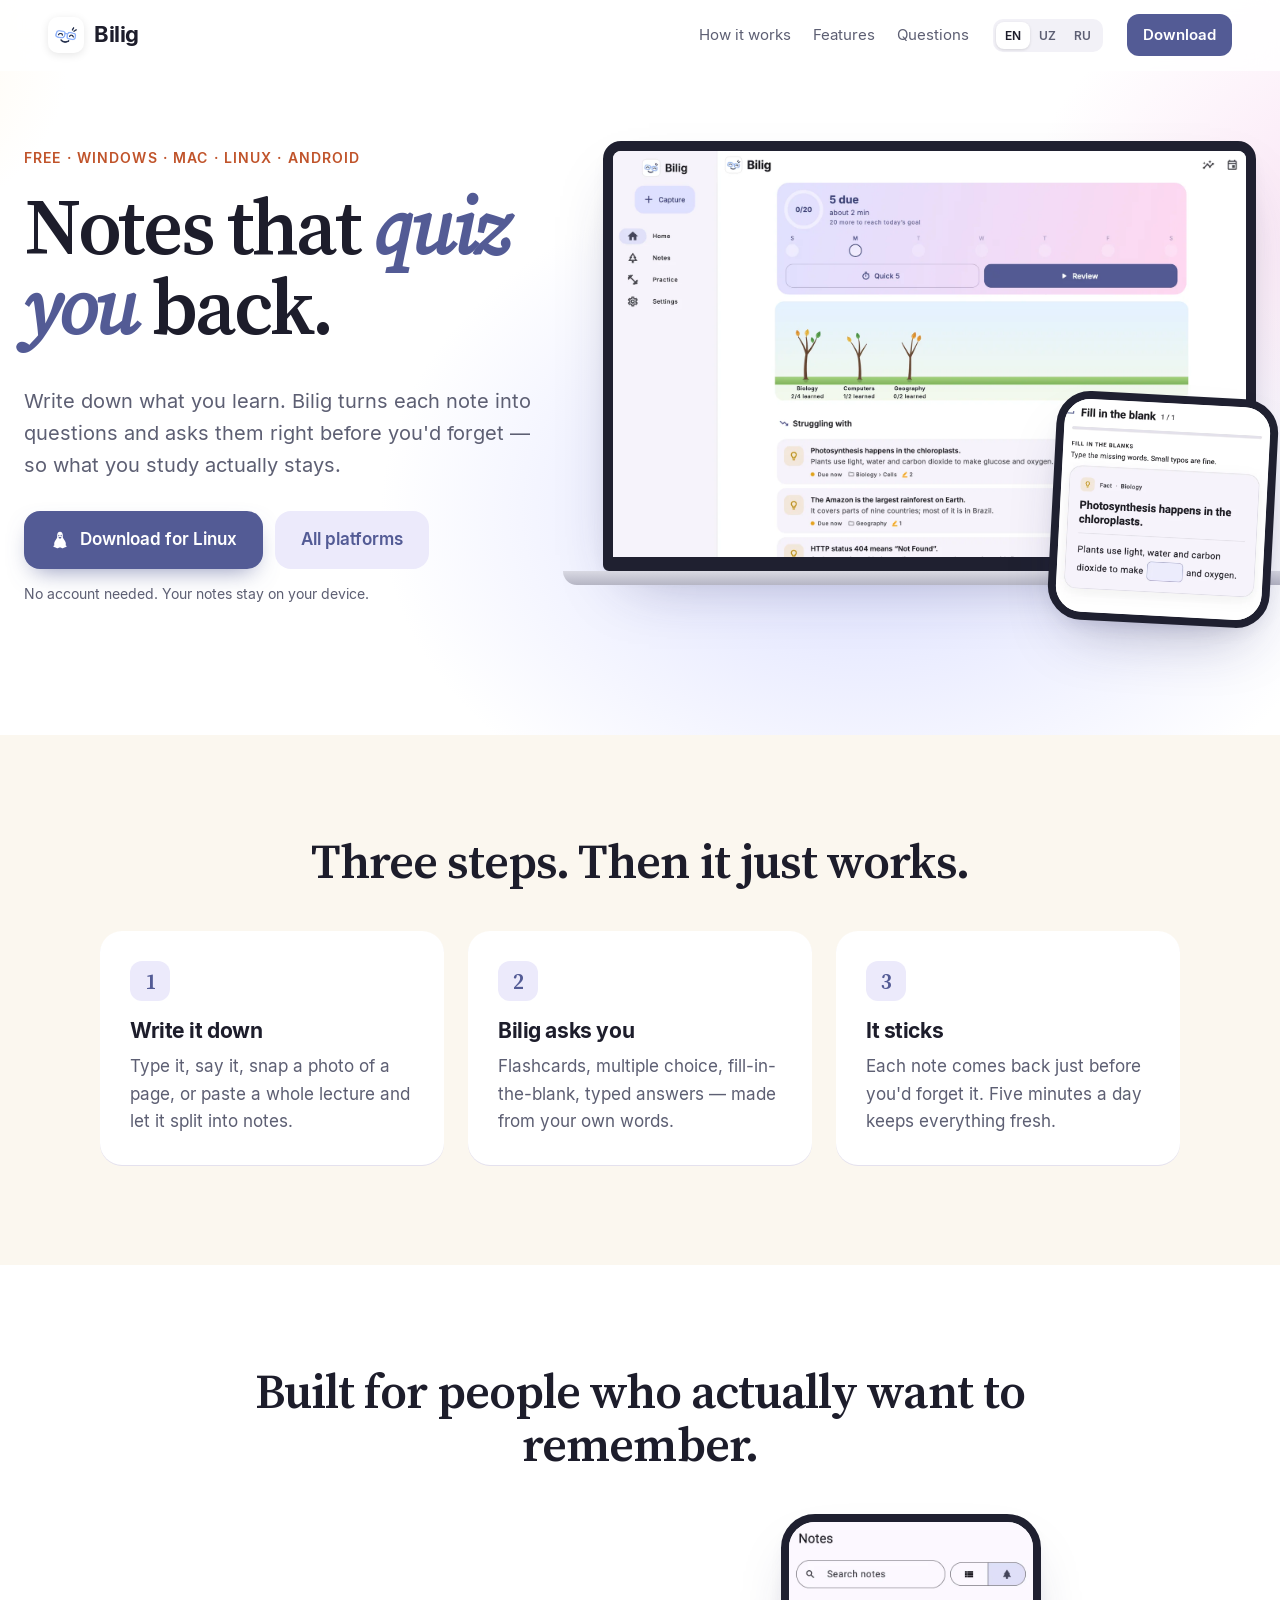
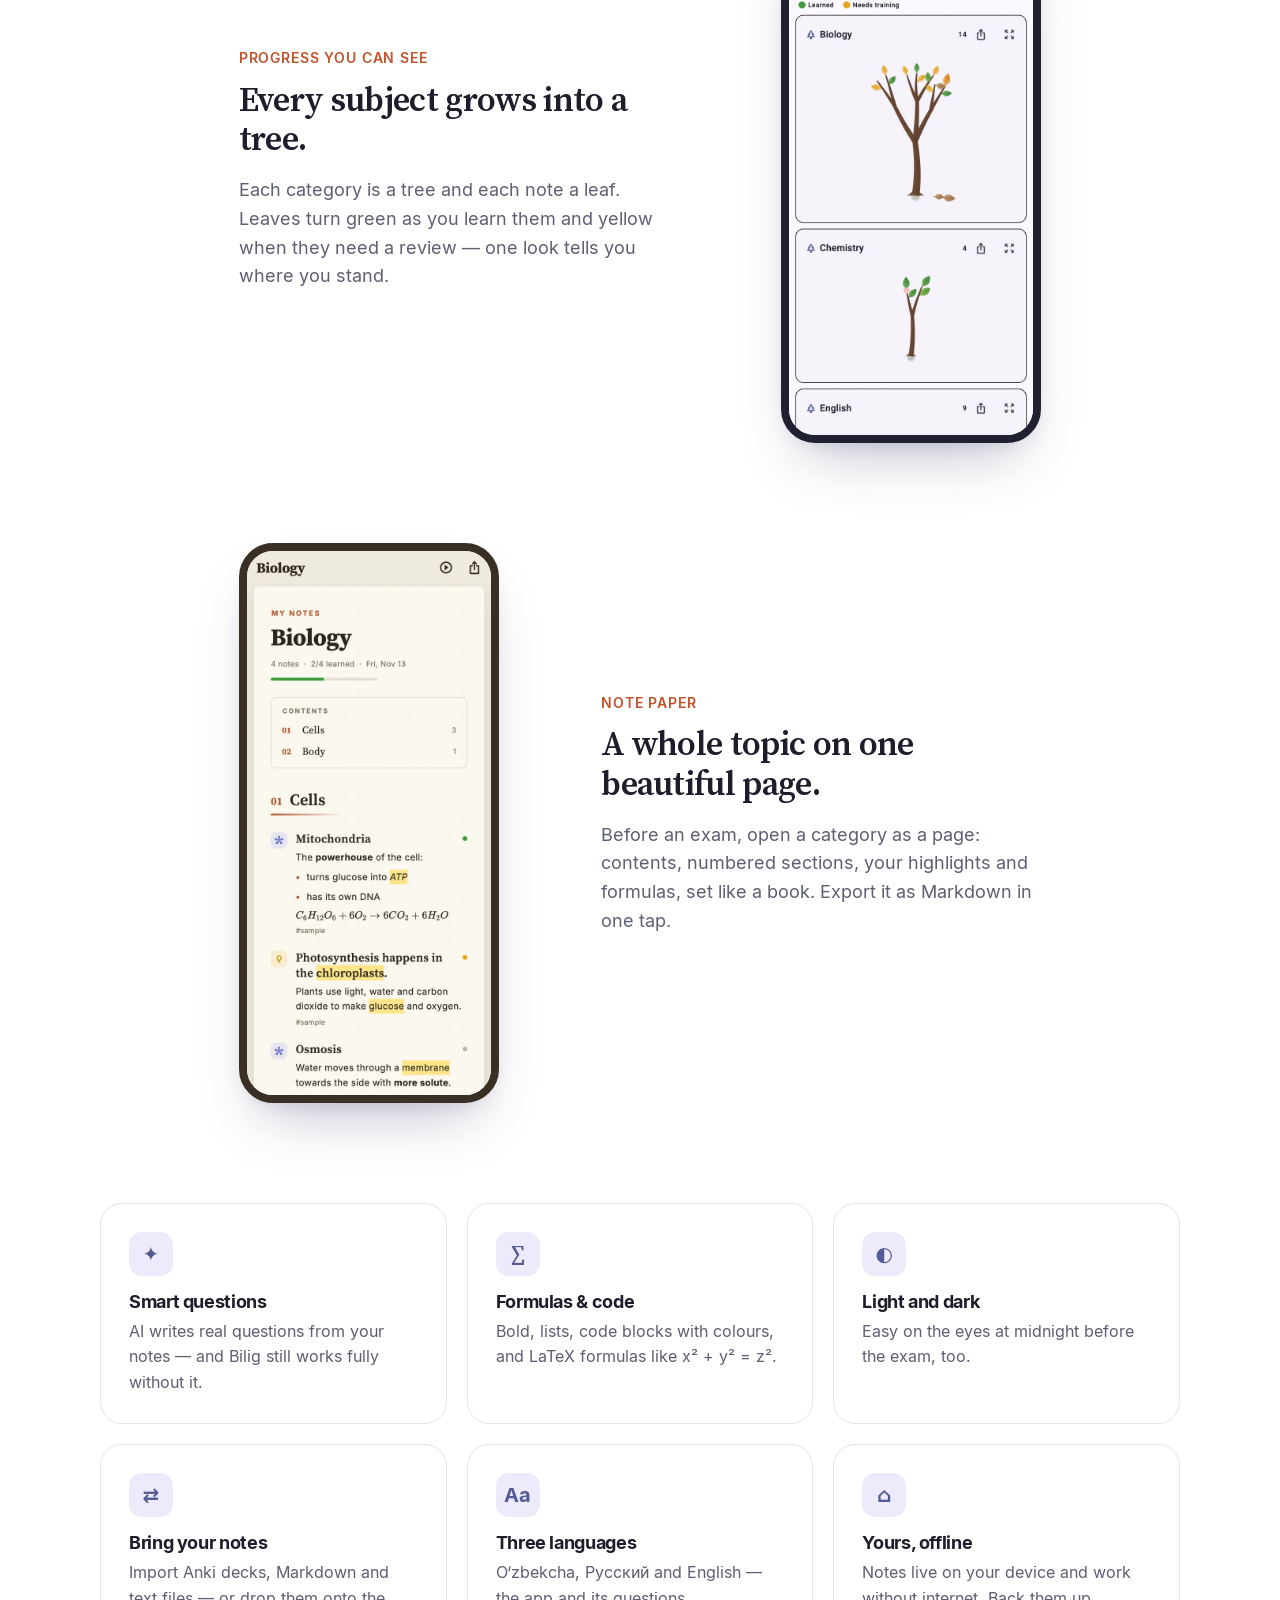
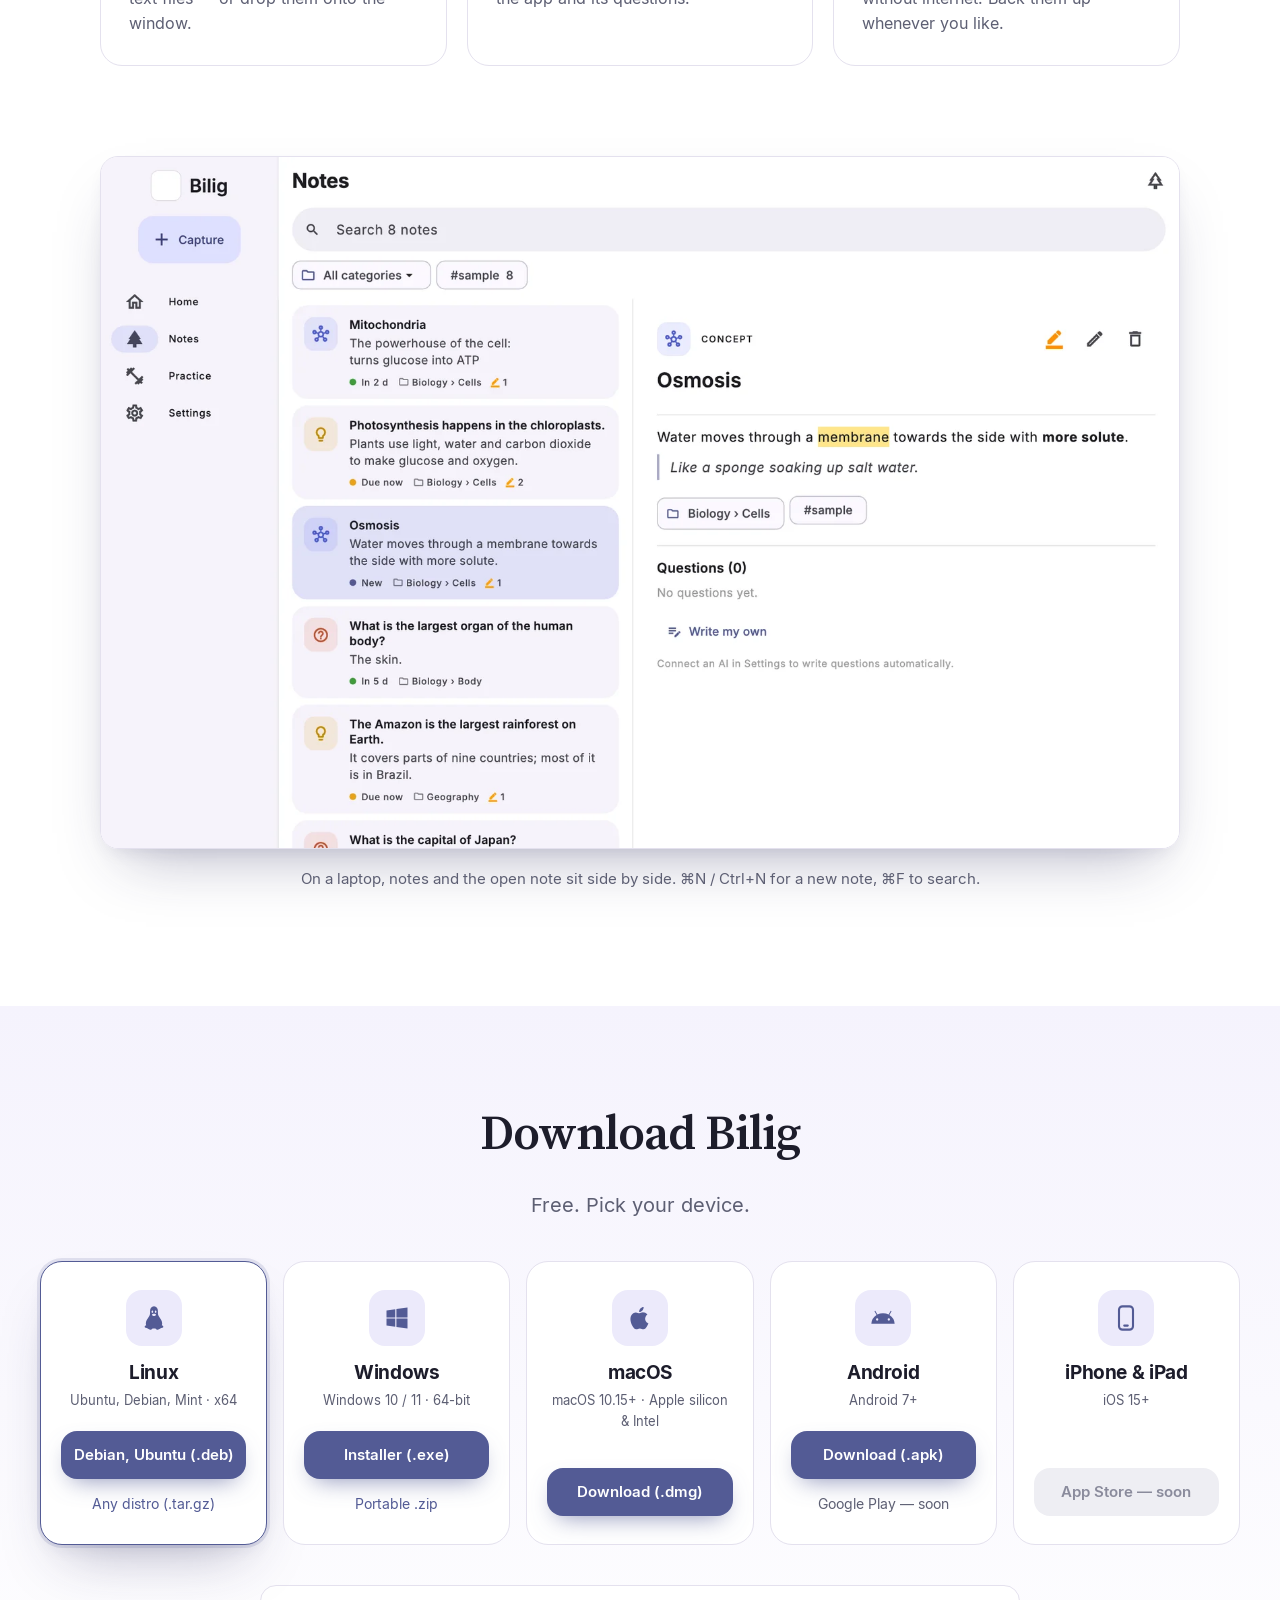
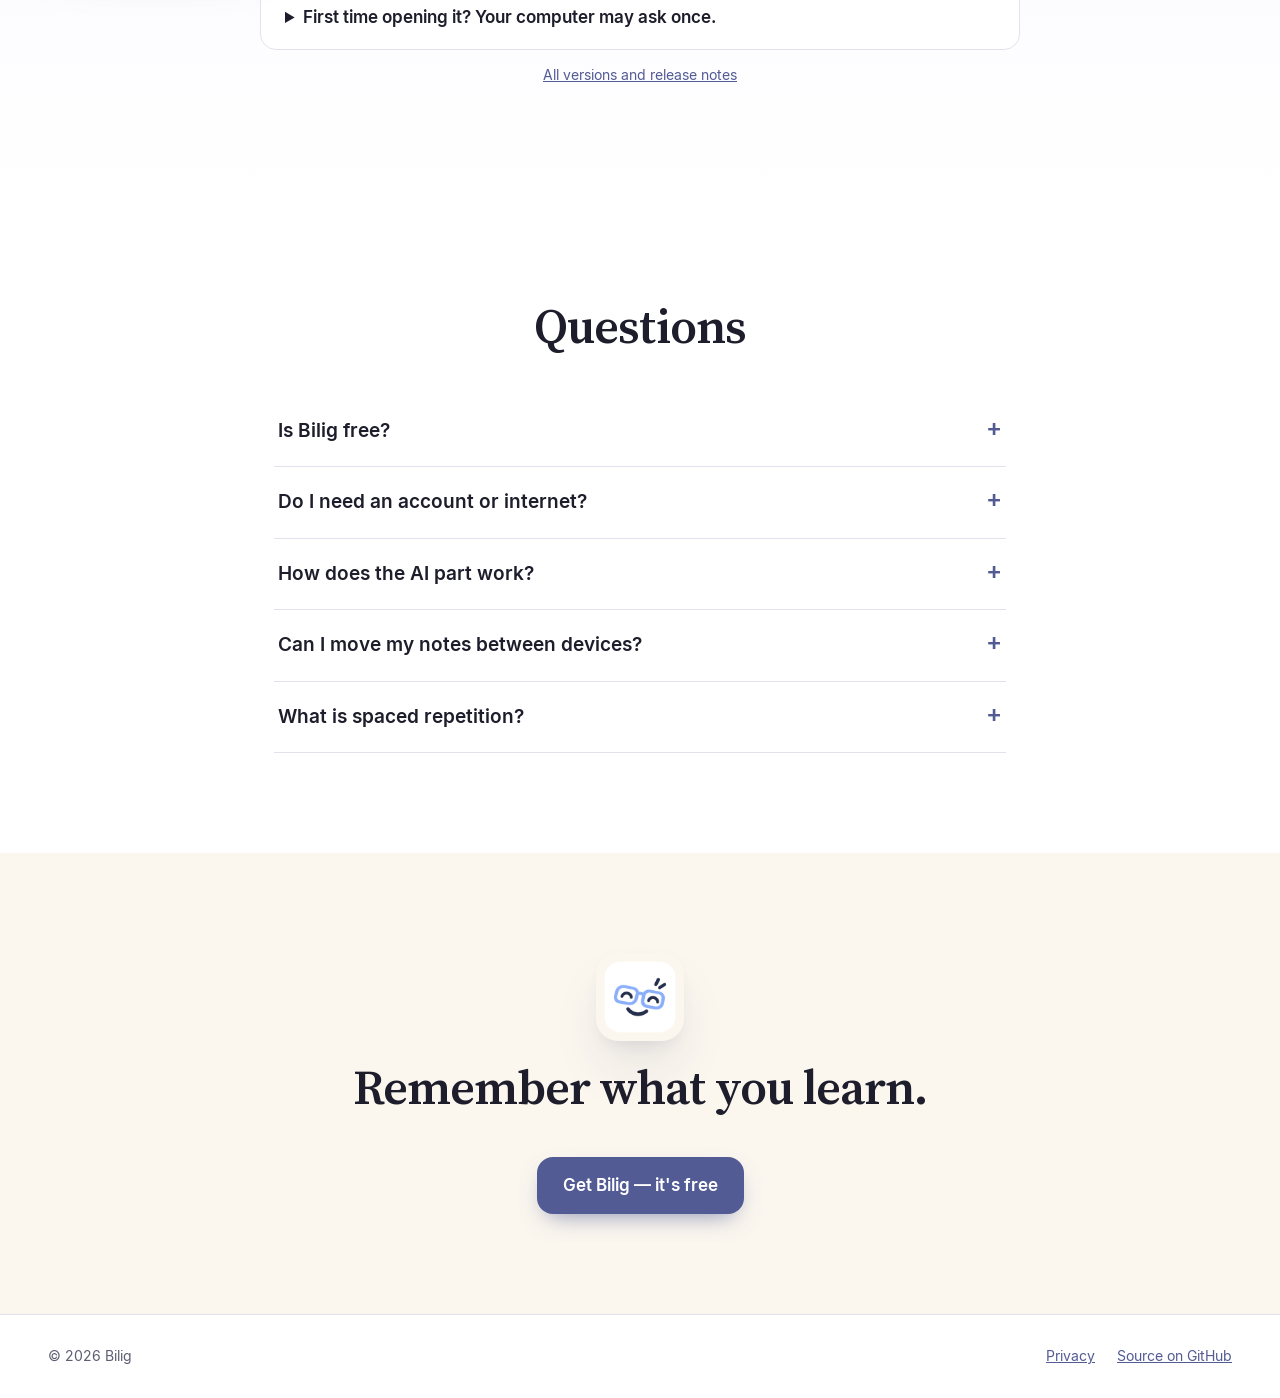
==== website/index.html @ 084f5755 "Website with downloads, release builds for every platform, store guide website/ is a one-page site i" ====
<!doctype html>
<html lang="en">
<head>
  <meta charset="utf-8">
  <meta name="viewport" content="width=device-width, initial-scale=1">
  <title>Bilig — notes that quiz you back</title>
  <meta name="description" content="Write down what you learn. Bilig turns your notes into questions and asks them right before you'd forget. For Windows, Mac, Linux, Android and iPhone.">
  <meta property="og:title" content="Bilig — notes that quiz you back">
  <meta property="og:description" content="Write down what you learn. Bilig turns it into practice and reminds you before you forget.">
  <meta property="og:image" content="assets/shots/desktop-home.webp">
  <meta name="theme-color" content="#535B95">
  <link rel="icon" href="assets/favicon.png">
  <link rel="stylesheet" href="style.css">
</head>
<body>

<header class="nav">
  <a class="brand" href="#top"><img src="assets/icon.png" alt="" width="36" height="36"><span>Bilig</span></a>
  <nav class="links">
    <a href="#how" data-i18n="nav.how">How it works</a>
    <a href="#features" data-i18n="nav.features">Features</a>
    <a href="#faq" data-i18n="nav.faq">Questions</a>
  </nav>
  <div class="lang" role="group" aria-label="Language">
    <button data-lang="en">EN</button><button data-lang="uz">UZ</button><button data-lang="ru">RU</button>
  </div>
  <a class="btn btn-small" href="#download" data-i18n="nav.download">Download</a>
</header>

<main id="top">

  <!-- Hero -->
  <section class="hero">
    <div class="hero-text">
      <p class="eyebrow" data-i18n="hero.eyebrow">Free · Windows · Mac · Linux · Android</p>
      <h1 data-i18n-html="hero.title">Notes that <em>quiz you</em> back.</h1>
      <p class="lead" data-i18n="hero.lead">Write down what you learn. Bilig turns each note into questions and asks them right before you'd forget — so what you study actually stays.</p>
      <div class="cta">
        <a class="btn" id="hero-download" href="#download"><span class="os-icon" id="hero-os-icon"></span><span id="hero-download-label" data-i18n="hero.download">Download</span></a>
        <a class="btn btn-ghost" href="#download" data-i18n="hero.all">All platforms</a>
      </div>
      <p class="fine" id="hero-fine" data-i18n="hero.fine">No account needed. Your notes stay on your device.</p>
    </div>
    <div class="hero-art">
      <div class="laptop">
        <div class="screen"><img src="assets/shots/desktop-home.webp" alt="Bilig on a laptop: today's reviews, knowledge trees and notes you struggle with" width="1600" height="1025"></div>
        <div class="base"></div>
      </div>
      <div class="phone phone-hero"><img src="assets/shots/blank.webp" alt="A fill-in-the-blank question" width="618" height="640"></div>
    </div>
  </section>

  <!-- How it works -->
  <section class="how" id="how">
    <h2 data-i18n="how.title">Three steps. Then it just works.</h2>
    <ol class="steps">
      <li>
        <span class="num">1</span>
        <h3 data-i18n="how.1.t">Write it down</h3>
        <p data-i18n="how.1.p">Type it, say it, snap a photo of a page, or paste a whole lecture and let it split into notes.</p>
      </li>
      <li>
        <span class="num">2</span>
        <h3 data-i18n="how.2.t">Bilig asks you</h3>
        <p data-i18n="how.2.p">Flashcards, multiple choice, fill-in-the-blank, typed answers — made from your own words.</p>
      </li>
      <li>
        <span class="num">3</span>
        <h3 data-i18n="how.3.t">It sticks</h3>
        <p data-i18n="how.3.p">Each note comes back just before you'd forget it. Five minutes a day keeps everything fresh.</p>
      </li>
    </ol>
  </section>

  <!-- Features -->
  <section class="features" id="features">
    <h2 data-i18n="feat.title">Built for people who actually want to remember.</h2>

    <article class="feature">
      <div class="feature-text">
        <p class="tag" data-i18n="feat.trees.tag">Progress you can see</p>
        <h3 data-i18n="feat.trees.t">Every subject grows into a tree.</h3>
        <p data-i18n="feat.trees.p">Each category is a tree and each note a leaf. Leaves turn green as you learn them and yellow when they need a review — one look tells you where you stand.</p>
      </div>
      <div class="phone"><img src="assets/shots/tree.webp" alt="A knowledge tree" loading="lazy" width="618" height="1300"></div>
    </article>

    <article class="feature reverse">
      <div class="feature-text">
        <p class="tag" data-i18n="feat.paper.tag">Note paper</p>
        <h3 data-i18n="feat.paper.t">A whole topic on one beautiful page.</h3>
        <p data-i18n="feat.paper.p">Before an exam, open a category as a page: contents, numbered sections, your highlights and formulas, set like a book. Export it as Markdown in one tap.</p>
      </div>
      <div class="phone paper-phone"><img src="assets/shots/paper.webp" alt="A category shown as one page" loading="lazy" width="618" height="1520"></div>
    </article>

    <div class="grid">
      <div class="card">
        <div class="card-icon">✦</div>
        <h3 data-i18n="feat.ai.t">Smart questions</h3>
        <p data-i18n="feat.ai.p">AI writes real questions from your notes — and Bilig still works fully without it.</p>
      </div>
      <div class="card">
        <div class="card-icon serif">∑</div>
        <h3 data-i18n="feat.fmt.t">Formulas &amp; code</h3>
        <p data-i18n="feat.fmt.p">Bold, lists, code blocks with colours, and LaTeX formulas like x² + y² = z².</p>
      </div>
      <div class="card">
        <div class="card-icon">◐</div>
        <h3 data-i18n="feat.dark.t">Light and dark</h3>
        <p data-i18n="feat.dark.p">Easy on the eyes at midnight before the exam, too.</p>
      </div>
      <div class="card">
        <div class="card-icon">⇄</div>
        <h3 data-i18n="feat.import.t">Bring your notes</h3>
        <p data-i18n="feat.import.p">Import Anki decks, Markdown and text files — or drop them onto the window.</p>
      </div>
      <div class="card">
        <div class="card-icon">Aa</div>
        <h3 data-i18n="feat.lang.t">Three languages</h3>
        <p data-i18n="feat.lang.p">O‘zbekcha, Русский and English — the app and its questions.</p>
      </div>
      <div class="card">
        <div class="card-icon">⌂</div>
        <h3 data-i18n="feat.private.t">Yours, offline</h3>
        <p data-i18n="feat.private.p">Notes live on your device and work without internet. Back them up whenever you like.</p>
      </div>
    </div>

    <div class="wide-shot">
      <img src="assets/shots/desktop-notes.webp" alt="Notes and an open note side by side on a wide screen" loading="lazy" width="1600" height="1025">
      <p data-i18n="feat.wide">On a laptop, notes and the open note sit side by side. ⌘N / Ctrl+N for a new note, ⌘F to search.</p>
    </div>
  </section>

  <!-- Download -->
  <section class="download" id="download">
    <h2 data-i18n="dl.title">Download Bilig</h2>
    <p class="lead center" data-i18n="dl.lead">Free. Pick your device.</p>

    <div class="platforms">
      <div class="platform" data-os="windows">
        <div class="p-icon"><svg viewBox="0 0 24 24"><path d="M3 5.5 10.5 4.5v7H3zM11.5 4.3 21 3v8.5h-9.5zM3 12.5h7.5v7L3 18.5zM11.5 12.5H21V21l-9.5-1.3z"/></svg></div>
        <h3>Windows</h3>
        <p class="req">Windows 10 / 11 · 64-bit</p>
        <a class="btn" data-file="Bilig-Windows-Setup.exe" data-i18n="dl.install">Installer (.exe)</a>
        <a class="alt" data-file="Bilig-Windows.zip" data-i18n="dl.zip">Portable .zip</a>
      </div>
      <div class="platform" data-os="mac">
        <div class="p-icon"><svg viewBox="0 0 24 24"><path d="M16.4 12.6c0-2.4 2-3.5 2-3.6-1.1-1.6-2.8-1.8-3.4-1.8-1.4-.2-2.8.8-3.5.8s-1.8-.8-3-.8C6.9 7.3 5.4 8.2 4.6 9.7c-1.7 2.9-.4 7.2 1.2 9.6.8 1.2 1.8 2.5 3 2.4 1.2 0 1.7-.8 3.1-.8s1.9.8 3.1.8c1.3 0 2.1-1.2 2.9-2.4.9-1.3 1.3-2.6 1.3-2.7 0 0-2.7-1-2.8-4zM14.1 5.5c.6-.8 1.1-1.9 1-3-1 0-2.1.6-2.8 1.4-.6.7-1.1 1.8-1 2.9 1 .1 2.1-.5 2.8-1.3z"/></svg></div>
        <h3>macOS</h3>
        <p class="req">macOS 10.15+ · Apple silicon &amp; Intel</p>
        <a class="btn" data-file="Bilig-macOS.dmg" data-i18n="dl.dmg">Download (.dmg)</a>
      </div>
      <div class="platform" data-os="linux">
        <div class="p-icon"><svg viewBox="0 0 24 24"><path d="M12 2c-2.2 0-3.4 1.9-3.4 4.4 0 1.5.2 2.5-.6 3.8C6.8 12 5 14 5 16.6c0 .6.1 1.1.3 1.6-.6.3-1.3.6-1.3 1.3 0 .9 1.5 1 2.6 1.4 1 .4 1.6 1.1 2.6 1.1.8 0 1.3-.5 1.6-.9h2.4c.3.4.8.9 1.6.9 1 0 1.6-.7 2.6-1.1 1.1-.4 2.6-.5 2.6-1.4 0-.7-.7-1-1.3-1.3.2-.5.3-1 .3-1.6 0-2.6-1.8-4.6-3-6.4-.8-1.3-.6-2.3-.6-3.8C15.4 3.9 14.2 2 12 2zm-1.4 3.6c.4 0 .7.5.7 1.1s-.3 1-.7 1-.7-.4-.7-1 .3-1.1.7-1.1zm2.8 0c.4 0 .7.5.7 1.1s-.3 1-.7 1-.7-.4-.7-1 .3-1.1.7-1.1zM12 8.3c.8 0 1.8.5 1.8.9s-1 1.1-1.8 1.1-1.8-.7-1.8-1.1.9-.9 1.8-.9z"/></svg></div>
        <h3>Linux</h3>
        <p class="req">Ubuntu, Debian, Mint · x64</p>
        <a class="btn" data-file="Bilig-Linux-amd64.deb" data-i18n="dl.deb">Debian, Ubuntu (.deb)</a>
        <a class="alt" data-file="Bilig-Linux-x64.tar.gz" data-i18n="dl.tar">Any distro (.tar.gz)</a>
      </div>
      <div class="platform" data-os="android">
        <div class="p-icon"><svg viewBox="0 0 24 24"><path d="M17.5 9.4 19.2 6.5a.4.4 0 0 0-.7-.4l-1.7 3A10.4 10.4 0 0 0 12 8a10.4 10.4 0 0 0-4.8 1.1l-1.7-3a.4.4 0 0 0-.7.4l1.7 2.9A9.6 9.6 0 0 0 2 17h20a9.6 9.6 0 0 0-4.5-7.6zM7 14.3a1 1 0 1 1 0-2 1 1 0 0 1 0 2zm10 0a1 1 0 1 1 0-2 1 1 0 0 1 0 2z"/></svg></div>
        <h3>Android</h3>
        <p class="req">Android 7+</p>
        <a class="btn" data-file="Bilig-Android.apk" data-i18n="dl.apk">Download (.apk)</a>
        <span class="alt muted" data-i18n="dl.play">Google Play — soon</span>
      </div>
      <div class="platform" data-os="ios">
        <div class="p-icon"><svg viewBox="0 0 24 24"><rect x="6" y="2" width="12" height="20" rx="3" fill="none" stroke="currentColor" stroke-width="1.8"/><path d="M10.5 18.5h3" stroke="currentColor" stroke-width="1.8" stroke-linecap="round"/></svg></div>
        <h3>iPhone &amp; iPad</h3>
        <p class="req">iOS 15+</p>
        <span class="btn btn-disabled" data-i18n="dl.appstore">App Store — soon</span>
      </div>
    </div>

    <details class="first-run">
      <summary data-i18n="dl.help.t">First time opening it? Your computer may ask once.</summary>
      <ul>
        <li data-i18n-html="dl.help.win"><b>Windows:</b> if SmartScreen says “Windows protected your PC”, click <i>More info → Run anyway</i>.</li>
        <li data-i18n-html="dl.help.mac"><b>Mac:</b> drag Bilig to Applications. The first time, right-click it and choose <i>Open</i>, then <i>Open</i> again.</li>
        <li data-i18n-html="dl.help.linux"><b>Linux:</b> <code>sudo apt install ./Bilig-Linux-amd64.deb</code>, then find Bilig in your apps.</li>
        <li data-i18n-html="dl.help.android"><b>Android:</b> open the file and allow installing from your browser when asked.</li>
      </ul>
    </details>
    <p class="fine center"><a id="all-releases" data-i18n="dl.older">All versions and release notes</a></p>
  </section>

  <!-- FAQ -->
  <section class="faq" id="faq">
    <h2 data-i18n="faq.title">Questions</h2>
    <details><summary data-i18n="faq.1.q">Is Bilig free?</summary><p data-i18n="faq.1.a">Yes. Everything you see here is free to use.</p></details>
    <details><summary data-i18n="faq.2.q">Do I need an account or internet?</summary><p data-i18n="faq.2.a">No. Bilig works offline and keeps your notes on your device. The internet is only used for the optional AI features.</p></details>
    <details><summary data-i18n="faq.3.q">How does the AI part work?</summary><p data-i18n="faq.3.a">AI can write questions, read photos of pages and split long texts into notes. Today it uses a free key from Google Gemini or Groq that you paste in Settings once; without it, Bilig makes questions itself.</p></details>
    <details><summary data-i18n="faq.4.q">Can I move my notes between devices?</summary><p data-i18n="faq.4.a">Save a backup file on one device and open it on another. Bilig can also import Anki decks and Markdown files.</p></details>
    <details><summary data-i18n="faq.5.q">What is spaced repetition?</summary><p data-i18n="faq.5.a">A study method backed by decades of research: you review each fact just as you're about to forget it, so the gaps between reviews grow and it moves into long-term memory.</p></details>
  </section>

  <section class="final">
    <img src="assets/icon.png" alt="" width="88" height="88">
    <h2 data-i18n="final.t">Remember what you learn.</h2>
    <a class="btn" href="#download" data-i18n="final.b">Get Bilig — it's free</a>
  </section>
</main>

<footer>
  <span>© 2026 Bilig</span>
  <span class="footer-links"><a href="privacy.html" data-i18n="footer.privacy">Privacy</a><a id="footer-github" data-i18n="footer.source">Source on GitHub</a></span>
</footer>

<script src="main.js"></script>
</body>
</html>
---- website/style.css ----
@font-face { font-family: Inter; src: url(assets/fonts/Inter-Regular.ttf); font-weight: 400; font-display: swap; }
@font-face { font-family: Inter; src: url(assets/fonts/Inter-SemiBold.ttf); font-weight: 600; font-display: swap; }
@font-face { font-family: Inter; src: url(assets/fonts/Inter-Bold.ttf); font-weight: 700; font-display: swap; }
@font-face { font-family: "Source Serif"; src: url(assets/fonts/SourceSerif4-Semibold.ttf); font-weight: 600; font-display: swap; }
@font-face { font-family: "Source Serif"; src: url(assets/fonts/SourceSerif4-It.ttf); font-style: italic; font-display: swap; }

:root {
  --ink: #1d1d2b;
  --muted: #5d5f73;
  --primary: #535b95;
  --primary-dark: #3f467a;
  --soft: #eceafb;
  --paper: #fbf7ef;
  --accent: #c0532a;
  --line: #e4e1ee;
  --radius: 22px;
  --shadow: 0 30px 60px -25px rgba(40, 40, 90, .35), 0 8px 20px -10px rgba(40, 40, 90, .15);
}

* { box-sizing: border-box; }
html { scroll-behavior: smooth; scroll-padding-top: 80px; }
body {
  margin: 0;
  font: 400 17px/1.6 Inter, system-ui, sans-serif;
  color: var(--ink);
  background: #fff;
  -webkit-font-smoothing: antialiased;
}
img { max-width: 100%; height: auto; display: block; }
a { color: var(--primary); }
h1, h2, h3 { line-height: 1.15; margin: 0 0 .5em; letter-spacing: -.02em; }
h1 { font: 600 clamp(44px, 6.4vw, 78px)/1.02 "Source Serif", Georgia, serif; letter-spacing: -.03em; }
h1 em { font-style: italic; color: var(--primary); }
h2 { font: 600 clamp(32px, 4vw, 48px)/1.1 "Source Serif", Georgia, serif; text-align: center; max-width: 820px; margin: 0 auto .9em; }
h3 { font-size: 21px; font-weight: 700; }
.center { text-align: center; }
.lead { font-size: 20px; color: var(--muted); max-width: 560px; }
.lead.center { margin: -12px auto 40px; }
.fine { font-size: 14px; color: var(--muted); }
section { padding: 100px 24px; }

/* Buttons */
.btn {
  display: inline-flex; align-items: center; justify-content: center; gap: 10px;
  background: var(--primary); color: #fff; text-decoration: none; cursor: pointer;
  font-weight: 600; font-size: 17px; padding: 15px 26px; border-radius: 16px; border: 0;
  box-shadow: 0 10px 24px -10px rgba(83, 91, 149, .7);
  transition: transform .15s, background .15s, box-shadow .15s;
}
.btn:hover { background: var(--primary-dark); transform: translateY(-1px); }
.btn-small { padding: 9px 16px; font-size: 15px; border-radius: 12px; box-shadow: none; }
.btn-ghost { background: var(--soft); color: var(--primary); box-shadow: none; }
.btn-ghost:hover { background: #e0ddf7; }
.btn-disabled { background: #eeeef3; color: #8a8b9c; box-shadow: none; cursor: default; }
.btn-disabled:hover { background: #eeeef3; transform: none; }
.os-icon:empty { display: none; }
.os-icon svg { width: 20px; height: 20px; fill: currentColor; display: block; }

/* Nav */
.nav {
  position: sticky; top: 0; z-index: 10;
  display: flex; align-items: center; gap: 24px;
  padding: 14px clamp(20px, 4vw, 48px);
  background: rgba(255, 255, 255, .82);
  backdrop-filter: saturate(1.6) blur(14px);
  -webkit-backdrop-filter: saturate(1.6) blur(14px);
  border-bottom: 1px solid transparent;
  transition: border-color .2s;
}
.nav.scrolled { border-color: var(--line); }
.brand { display: flex; align-items: center; gap: 10px; text-decoration: none; color: var(--ink); font-weight: 700; font-size: 22px; letter-spacing: -.02em; }
.brand img { border-radius: 10px; box-shadow: 0 2px 8px rgba(0, 0, 0, .1); }
.links { display: flex; gap: 22px; margin-left: auto; }
.links a { color: var(--muted); text-decoration: none; font-size: 15px; font-weight: 500; }
.links a:hover { color: var(--ink); }
.lang { display: flex; background: #f2f1f7; border-radius: 10px; padding: 3px; }
.lang button { border: 0; background: none; font: 600 12px Inter, sans-serif; color: var(--muted); padding: 6px 9px; border-radius: 8px; cursor: pointer; }
.lang button.on { background: #fff; color: var(--ink); box-shadow: 0 1px 3px rgba(0, 0, 0, .12); }

/* Hero */
.hero {
  display: grid; grid-template-columns: minmax(0, 1fr) minmax(0, 1.25fr); gap: 56px; align-items: center;
  max-width: 1280px; margin: 0 auto; padding-top: 70px; padding-bottom: 110px;
  position: relative;
}
.hero::before {
  content: ""; position: absolute; inset: -80px -40vw 0; z-index: -1;
  background:
    radial-gradient(600px 400px at 85% 30%, rgba(246, 205, 236, .65), transparent 70%),
    radial-gradient(700px 500px at 60% 70%, rgba(205, 210, 255, .7), transparent 70%),
    radial-gradient(500px 300px at 10% 10%, rgba(255, 233, 196, .55), transparent 70%);
}
.eyebrow { font-size: 14px; font-weight: 600; letter-spacing: .08em; text-transform: uppercase; color: var(--accent); margin: 0 0 18px; }
.cta { display: flex; flex-wrap: wrap; gap: 12px; margin: 30px 0 14px; }
.hero-art { position: relative; padding-bottom: 40px; }
.laptop .screen {
  border: 10px solid #1f2030; border-bottom-width: 14px; border-radius: 18px 18px 6px 6px;
  overflow: hidden; background: #fff; box-shadow: var(--shadow);
}
.laptop .base { height: 14px; margin: 0 -6%; background: linear-gradient(#d9d9e3, #b5b5c4); border-radius: 0 0 14px 14px; }
.phone {
  border: 8px solid #1f2030; border-radius: 34px; overflow: hidden; background: #fff;
  box-shadow: var(--shadow); width: 260px; flex-shrink: 0;
}
.phone-hero { position: absolute; right: -18px; bottom: 0; width: 34%; max-width: 230px; transform: rotate(3deg); }

/* How */
.how { background: var(--paper); }
.steps { list-style: none; padding: 0; margin: 0 auto; max-width: 1080px; display: grid; grid-template-columns: repeat(3, 1fr); gap: 24px; }
.steps li { background: #fff; border-radius: var(--radius); padding: 30px; box-shadow: 0 1px 0 var(--line); }
.steps p { color: var(--muted); margin: 0; }
.num { display: inline-grid; place-items: center; width: 40px; height: 40px; border-radius: 12px; background: var(--soft); color: var(--primary); font: 600 22px "Source Serif", Georgia, serif; margin-bottom: 18px; }

/* Features */
.feature {
  display: flex; align-items: center; justify-content: center; gap: clamp(32px, 8vw, 110px);
  max-width: 1080px; margin: 40px auto 100px;
}
.feature.reverse { flex-direction: row-reverse; }
.feature-text { max-width: 440px; }
.feature-text h3 { font: 600 34px/1.15 "Source Serif", Georgia, serif; letter-spacing: -.02em; }
.feature-text p { color: var(--muted); font-size: 18px; }
.tag { color: var(--accent) !important; font-weight: 600; font-size: 14px !important; letter-spacing: .06em; text-transform: uppercase; margin: 0 0 10px; }
.feature .phone { max-height: 560px; }
.paper-phone { border-color: #3a2f25; }
.grid { display: grid; grid-template-columns: repeat(3, 1fr); gap: 20px; max-width: 1080px; margin: 0 auto; }
.card { border: 1px solid var(--line); border-radius: var(--radius); padding: 28px; transition: transform .2s, box-shadow .2s; }
.card:hover { transform: translateY(-3px); box-shadow: 0 18px 40px -20px rgba(40, 40, 90, .25); }
.card h3 { font-size: 18px; margin-bottom: 6px; }
.card p { margin: 0; color: var(--muted); font-size: 16px; }
.card-icon { width: 44px; height: 44px; border-radius: 13px; display: grid; place-items: center; background: var(--soft); color: var(--primary); font-weight: 700; font-size: 20px; margin-bottom: 16px; }
.card-icon.serif { font-family: "Source Serif", Georgia, serif; font-size: 24px; }
.wide-shot { max-width: 1080px; margin: 90px auto 0; text-align: center; }
.wide-shot img { border-radius: 18px; box-shadow: var(--shadow); border: 1px solid var(--line); }
.wide-shot p { color: var(--muted); font-size: 15px; margin-top: 18px; }

/* Download */
.download { background: linear-gradient(180deg, #f5f3fd, #fff); }
.platforms { display: grid; grid-template-columns: repeat(5, 1fr); gap: 16px; max-width: 1200px; margin: 0 auto; }
.platform {
  background: #fff; border: 1px solid var(--line); border-radius: var(--radius); padding: 28px 20px;
  display: flex; flex-direction: column; align-items: center; text-align: center; gap: 6px;
  transition: border-color .2s, box-shadow .2s;
}
.platform.mine { border-color: var(--primary); box-shadow: 0 0 0 3px rgba(83, 91, 149, .15), var(--shadow); }
.platform h3 { margin: 10px 0 0; font-size: 19px; }
.platform .req { font-size: 13px; color: var(--muted); margin: 0 0 14px; flex-grow: 1; }
.platform .alt, .platform .alt.muted { min-height: 22px; }
.platform .btn { width: 100%; font-size: 15px; padding: 12px 10px; white-space: nowrap; }
.platform .alt { font-size: 14px; margin-top: 8px; text-decoration: none; }
.platform .alt:hover { text-decoration: underline; }
.muted { color: var(--muted); }
.p-icon { width: 56px; height: 56px; border-radius: 16px; background: var(--soft); display: grid; place-items: center; color: var(--primary); }
.p-icon svg { width: 28px; height: 28px; fill: currentColor; }
.first-run { max-width: 760px; margin: 40px auto 10px; background: #fff; border: 1px solid var(--line); border-radius: 16px; padding: 18px 24px; }
.first-run summary { cursor: pointer; font-weight: 600; }
.first-run li { margin: 10px 0; color: var(--muted); }
code { background: #f2f1f7; padding: 2px 6px; border-radius: 6px; font-size: .9em; }

/* FAQ */
.faq { max-width: 780px; margin: 0 auto; }
.faq details { border-bottom: 1px solid var(--line); padding: 20px 4px; }
.faq summary { cursor: pointer; font-weight: 600; font-size: 19px; list-style: none; display: flex; justify-content: space-between; gap: 20px; }
.faq summary::after { content: "+"; color: var(--primary); font-size: 24px; line-height: 1; transition: transform .2s; }
.faq details[open] summary::after { transform: rotate(45deg); }
.faq details p { color: var(--muted); margin: 12px 0 0; }

.final { text-align: center; background: var(--paper); }
.final img { margin: 0 auto 20px; border-radius: 22px; box-shadow: var(--shadow); }

footer { display: flex; justify-content: space-between; padding: 30px clamp(20px, 4vw, 48px); color: var(--muted); font-size: 14px; border-top: 1px solid var(--line); }

/* Appear on scroll */
.reveal { opacity: 0; transform: translateY(24px); transition: opacity .7s ease, transform .7s ease; }
.reveal.seen { opacity: 1; transform: none; }

@media (max-width: 1100px) {
  .platforms { grid-template-columns: repeat(3, 1fr); }
}
@media (max-width: 900px) {
  .hero { grid-template-columns: 1fr; text-align: center; padding-top: 40px; }
  .hero .lead { margin: 0 auto; }
  .cta { justify-content: center; }
  .steps, .grid { grid-template-columns: 1fr; }
  .feature, .feature.reverse { flex-direction: column; text-align: center; }
  .links { display: none; }
  .lang { margin-left: auto; }
}
@media (max-width: 600px) {
  section { padding: 70px 18px; }
  .platforms { grid-template-columns: 1fr 1fr; }
  .nav .btn-small { display: none; }
  .phone-hero { right: -4px; width: 38%; }
}
@media (prefers-reduced-motion: reduce) {
  html { scroll-behavior: auto; }
  .reveal { opacity: 1; transform: none; transition: none; }
}
.footer-links { display: flex; gap: 22px; }
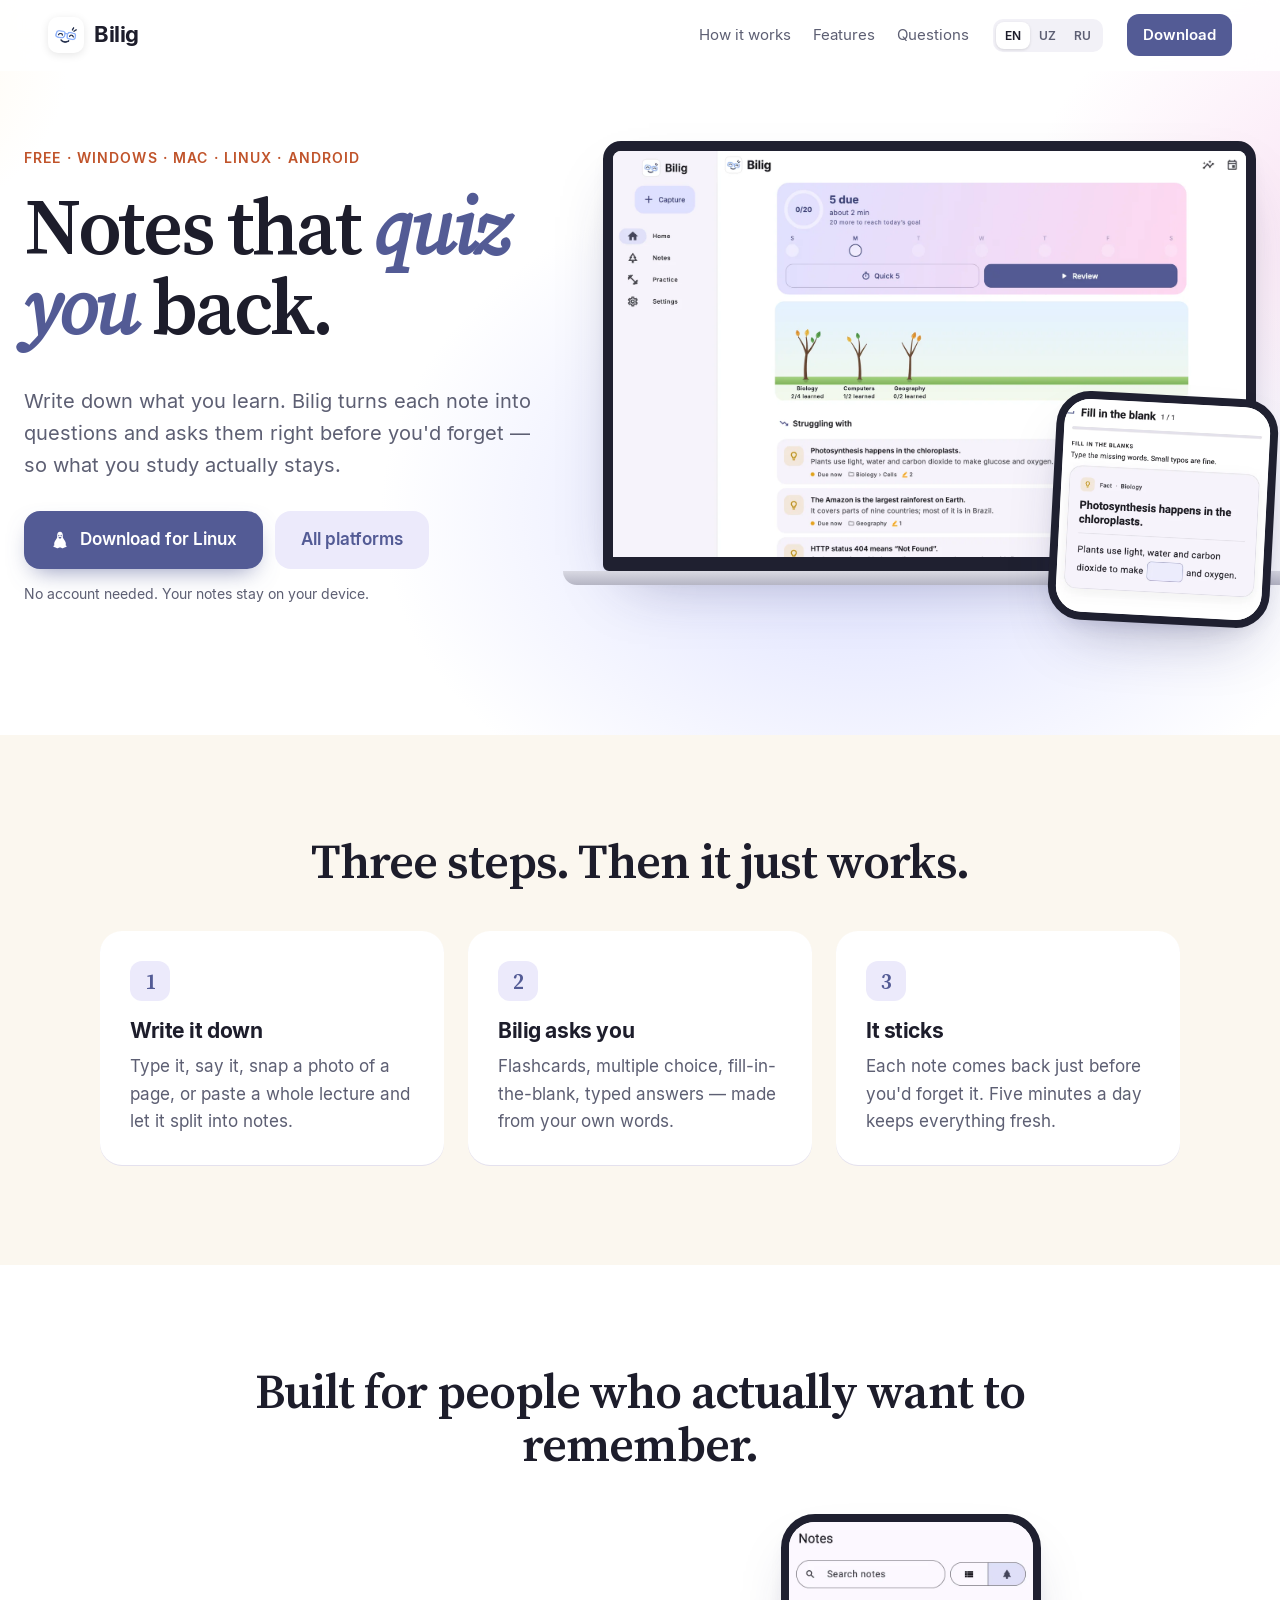
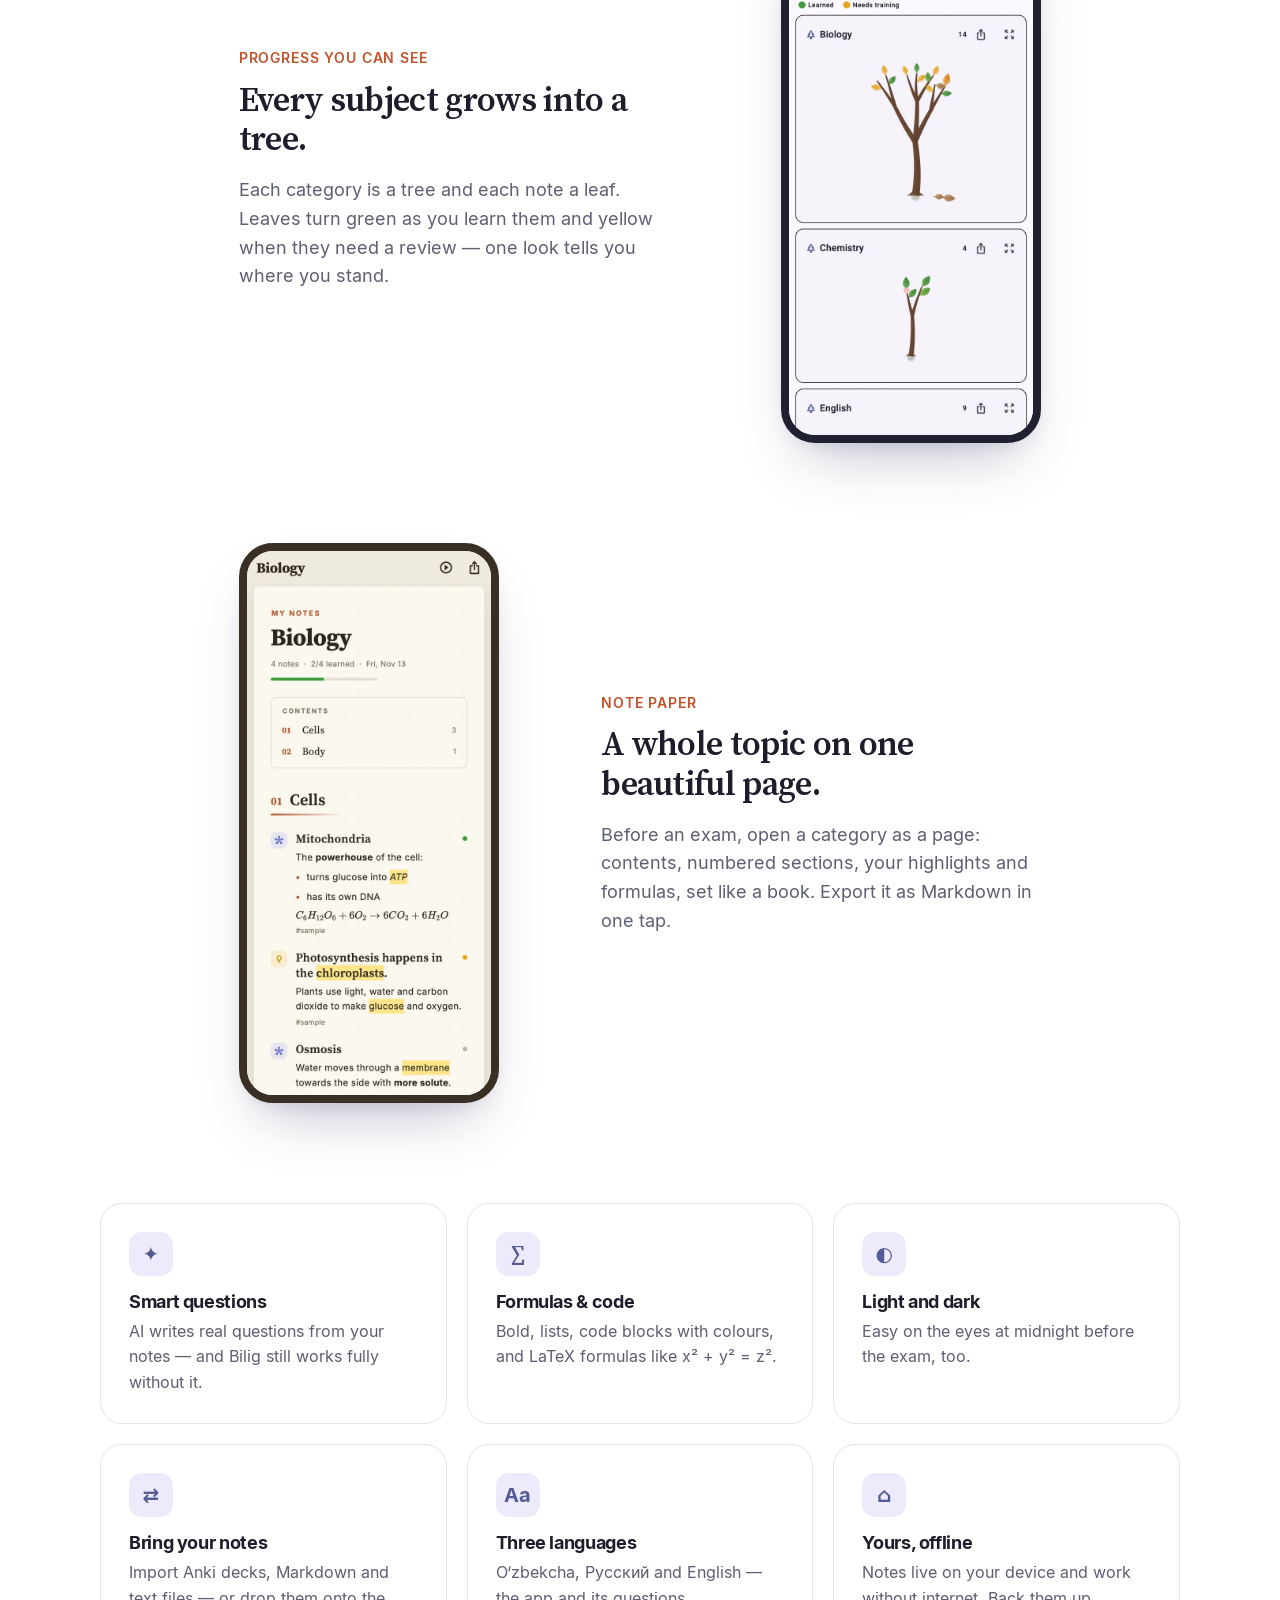
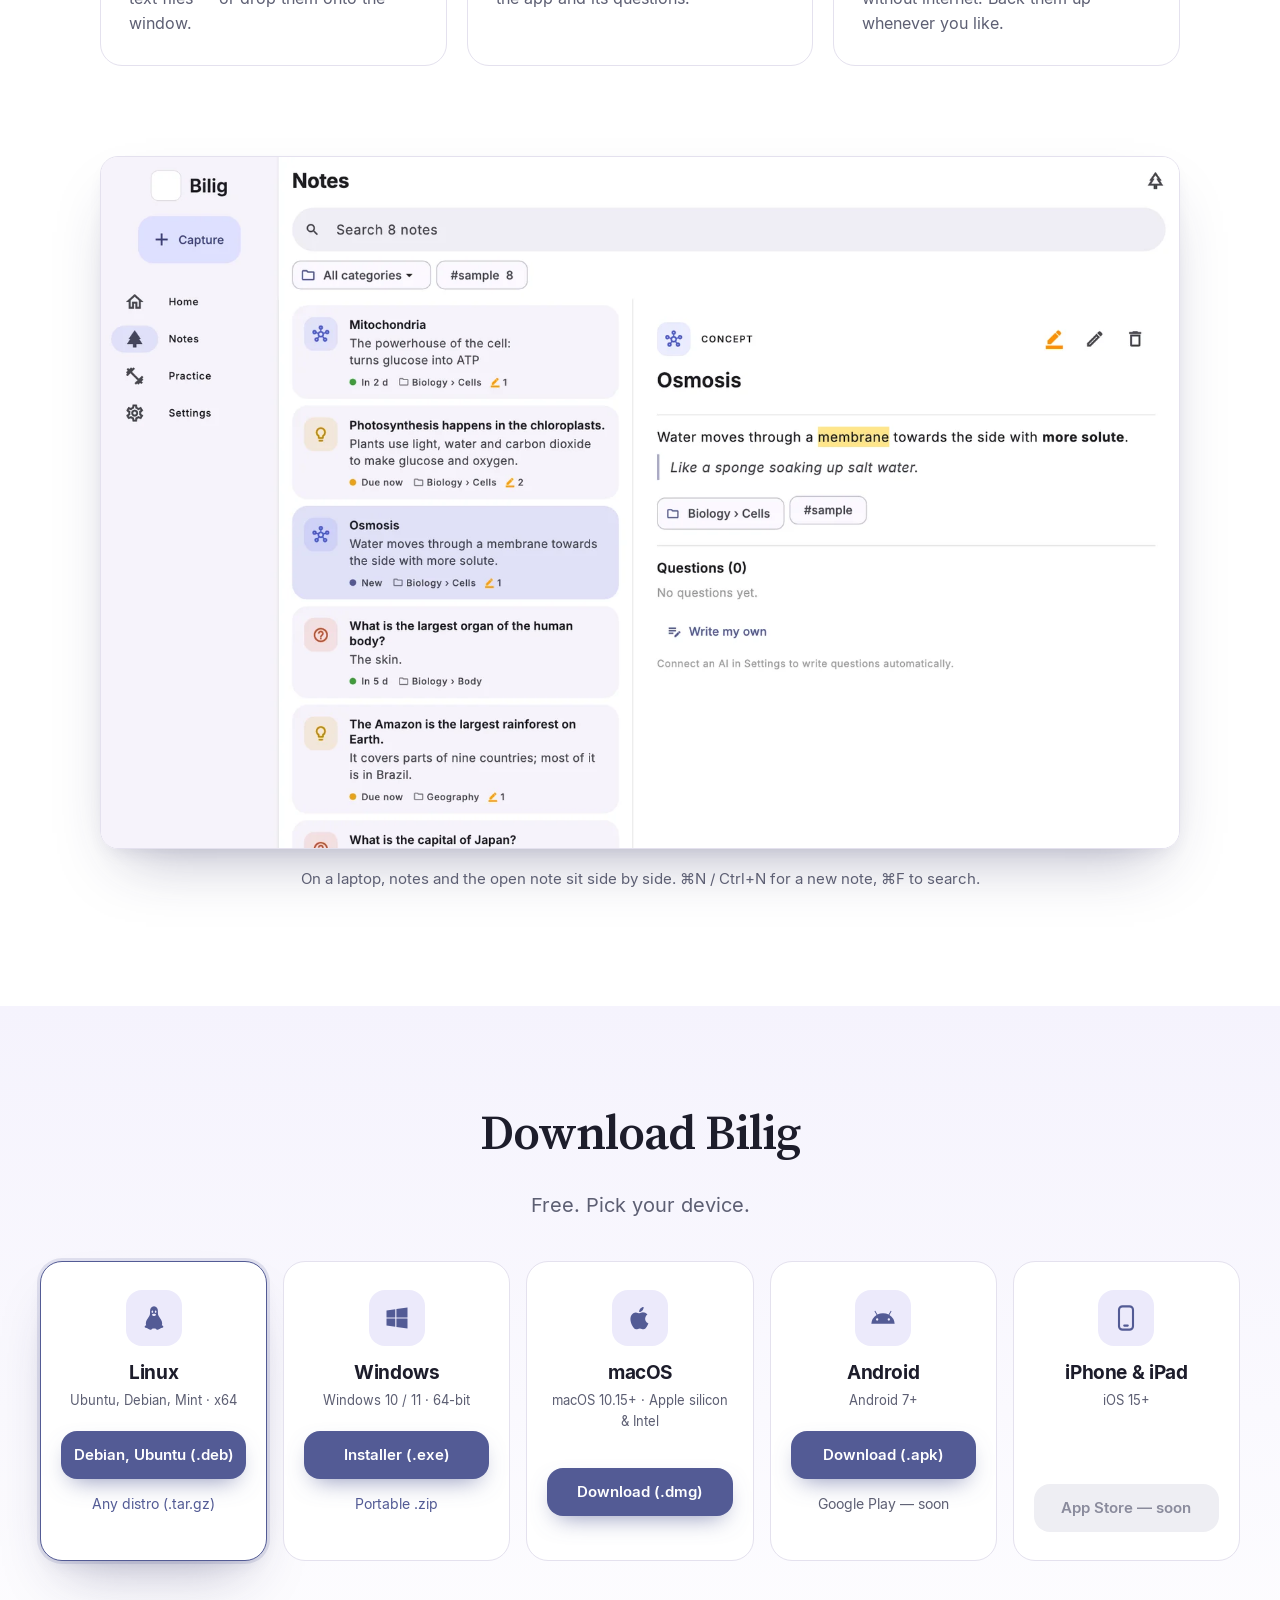
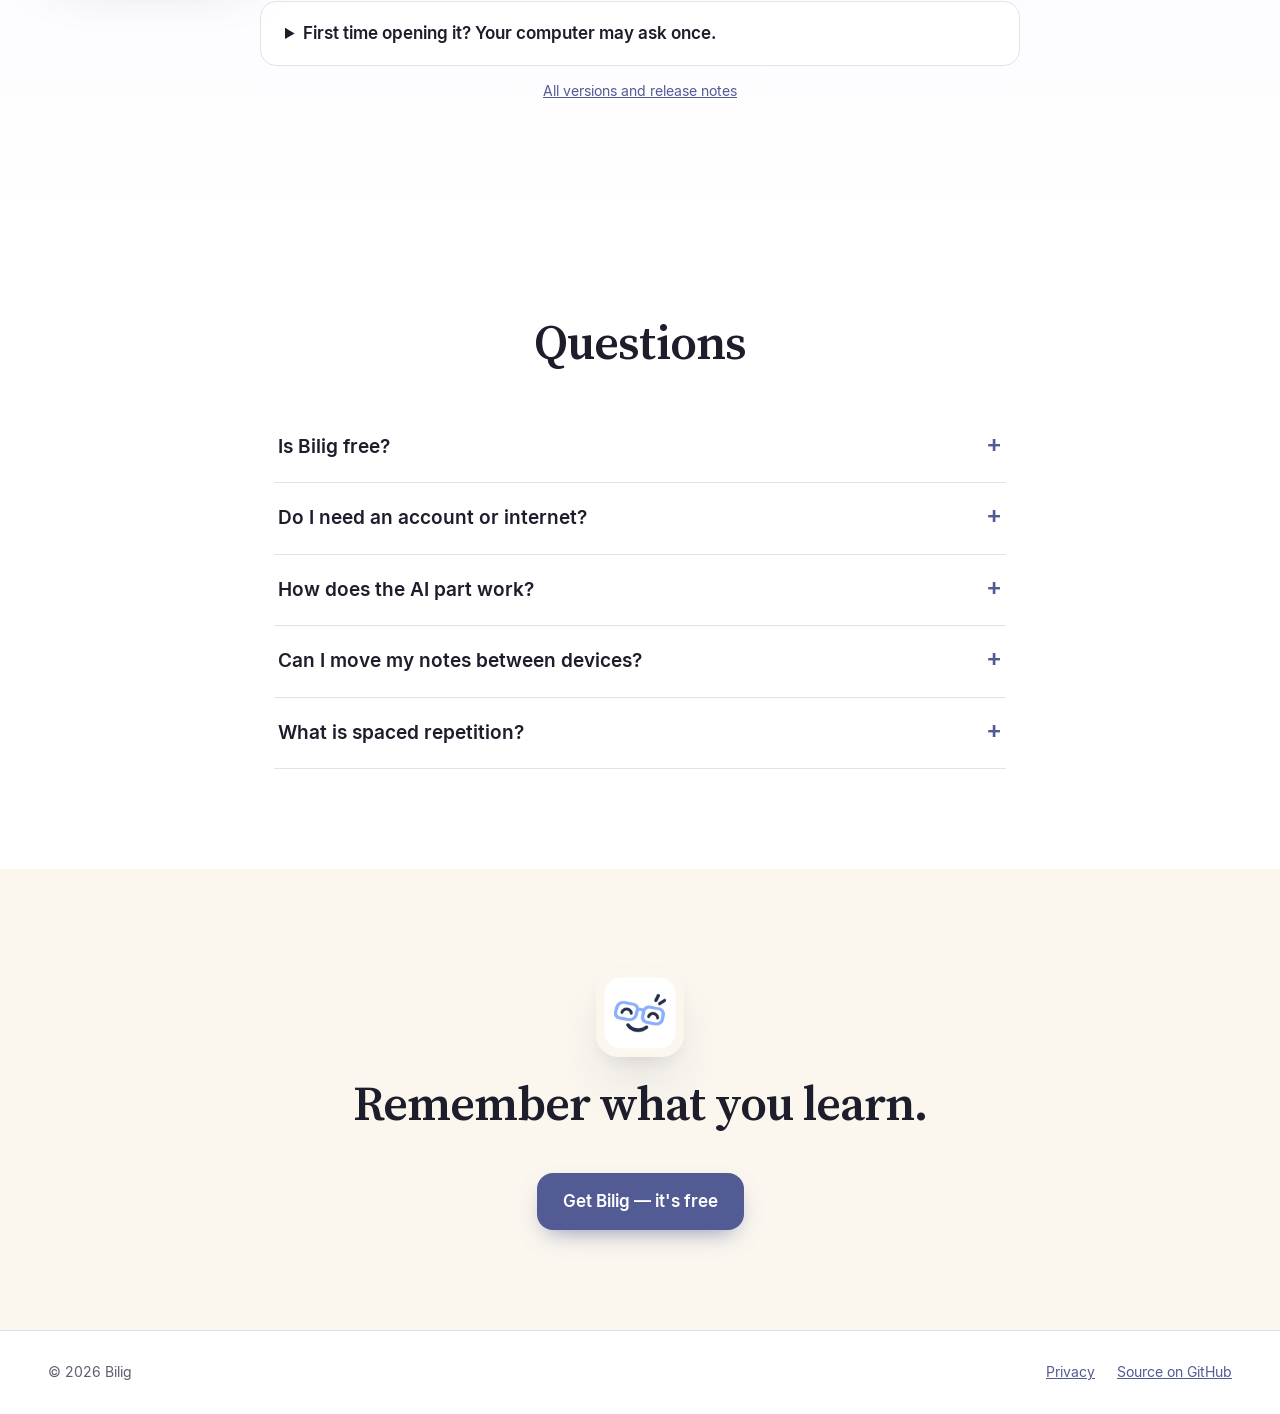
==== commit e832a88b: "Website: show how many times Bilig was downloaded The total, near the top and above the download car" ====
--- a/website/index.html
+++ b/website/index.html
@@ -40,6 +40,7 @@
         <a class="btn btn-ghost" href="#download" data-i18n="hero.all">All platforms</a>
       </div>
       <p class="fine" id="hero-fine" data-i18n="hero.fine">No account needed. Your notes stay on your device.</p>
+      <p class="dl-count" data-count="all" hidden></p>
     </div>
     <div class="hero-art">
       <div class="laptop">
@@ -137,6 +138,7 @@
   <section class="download" id="download">
     <h2 data-i18n="dl.title">Download Bilig</h2>
     <p class="lead center" data-i18n="dl.lead">Free. Pick your device.</p>
+    <p class="dl-count center-block" data-count="all" hidden></p>
 
     <div class="platforms">
       <div class="platform" data-os="windows">
@@ -145,12 +147,14 @@
         <p class="req">Windows 10 / 11 · 64-bit</p>
         <a class="btn" data-file="Bilig-Windows-Setup.exe" data-i18n="dl.install">Installer (.exe)</a>
         <a class="alt" data-file="Bilig-Windows.zip" data-i18n="dl.zip">Portable .zip</a>
+        <span class="card-count" data-count="windows"></span>
       </div>
       <div class="platform" data-os="mac">
         <div class="p-icon"><svg viewBox="0 0 24 24"><path d="M16.4 12.6c0-2.4 2-3.5 2-3.6-1.1-1.6-2.8-1.8-3.4-1.8-1.4-.2-2.8.8-3.5.8s-1.8-.8-3-.8C6.9 7.3 5.4 8.2 4.6 9.7c-1.7 2.9-.4 7.2 1.2 9.6.8 1.2 1.8 2.5 3 2.4 1.2 0 1.7-.8 3.1-.8s1.9.8 3.1.8c1.3 0 2.1-1.2 2.9-2.4.9-1.3 1.3-2.6 1.3-2.7 0 0-2.7-1-2.8-4zM14.1 5.5c.6-.8 1.1-1.9 1-3-1 0-2.1.6-2.8 1.4-.6.7-1.1 1.8-1 2.9 1 .1 2.1-.5 2.8-1.3z"/></svg></div>
         <h3>macOS</h3>
         <p class="req">macOS 10.15+ · Apple silicon &amp; Intel</p>
         <a class="btn" data-file="Bilig-macOS.dmg" data-i18n="dl.dmg">Download (.dmg)</a>
+        <span class="card-count" data-count="mac"></span>
       </div>
       <div class="platform" data-os="linux">
         <div class="p-icon"><svg viewBox="0 0 24 24"><path d="M12 2c-2.2 0-3.4 1.9-3.4 4.4 0 1.5.2 2.5-.6 3.8C6.8 12 5 14 5 16.6c0 .6.1 1.1.3 1.6-.6.3-1.3.6-1.3 1.3 0 .9 1.5 1 2.6 1.4 1 .4 1.6 1.1 2.6 1.1.8 0 1.3-.5 1.6-.9h2.4c.3.4.8.9 1.6.9 1 0 1.6-.7 2.6-1.1 1.1-.4 2.6-.5 2.6-1.4 0-.7-.7-1-1.3-1.3.2-.5.3-1 .3-1.6 0-2.6-1.8-4.6-3-6.4-.8-1.3-.6-2.3-.6-3.8C15.4 3.9 14.2 2 12 2zm-1.4 3.6c.4 0 .7.5.7 1.1s-.3 1-.7 1-.7-.4-.7-1 .3-1.1.7-1.1zm2.8 0c.4 0 .7.5.7 1.1s-.3 1-.7 1-.7-.4-.7-1 .3-1.1.7-1.1zM12 8.3c.8 0 1.8.5 1.8.9s-1 1.1-1.8 1.1-1.8-.7-1.8-1.1.9-.9 1.8-.9z"/></svg></div>
@@ -158,6 +162,7 @@
         <p class="req">Ubuntu, Debian, Mint · x64</p>
         <a class="btn" data-file="Bilig-Linux-amd64.deb" data-i18n="dl.deb">Debian, Ubuntu (.deb)</a>
         <a class="alt" data-file="Bilig-Linux-x64.tar.gz" data-i18n="dl.tar">Any distro (.tar.gz)</a>
+        <span class="card-count" data-count="linux"></span>
       </div>
       <div class="platform" data-os="android">
         <div class="p-icon"><svg viewBox="0 0 24 24"><path d="M17.5 9.4 19.2 6.5a.4.4 0 0 0-.7-.4l-1.7 3A10.4 10.4 0 0 0 12 8a10.4 10.4 0 0 0-4.8 1.1l-1.7-3a.4.4 0 0 0-.7.4l1.7 2.9A9.6 9.6 0 0 0 2 17h20a9.6 9.6 0 0 0-4.5-7.6zM7 14.3a1 1 0 1 1 0-2 1 1 0 0 1 0 2zm10 0a1 1 0 1 1 0-2 1 1 0 0 1 0 2z"/></svg></div>
@@ -165,6 +170,7 @@
         <p class="req">Android 7+</p>
         <a class="btn" data-file="Bilig-Android.apk" data-i18n="dl.apk">Download (.apk)</a>
         <span class="alt muted" data-i18n="dl.play">Google Play — soon</span>
+        <span class="card-count" data-count="android"></span>
       </div>
       <div class="platform" data-os="ios">
         <div class="p-icon"><svg viewBox="0 0 24 24"><rect x="6" y="2" width="12" height="20" rx="3" fill="none" stroke="currentColor" stroke-width="1.8"/><path d="M10.5 18.5h3" stroke="currentColor" stroke-width="1.8" stroke-linecap="round"/></svg></div>
--- a/website/style.css
+++ b/website/style.css
@@ -197,3 +197,9 @@
   .reveal { opacity: 1; transform: none; transition: none; }
 }
 .footer-links { display: flex; gap: 22px; }
+
+/* Download counts */
+.dl-count { display: inline-block; margin: 10px 0 0; padding: 5px 12px; border-radius: 999px; background: var(--soft); color: var(--primary); font-size: 14px; font-weight: 600; }
+.dl-count.center-block { display: table; margin: -24px auto 36px; }
+.dl-count[hidden] { display: none; }
+.card-count { font-size: 12px; color: var(--muted); margin-top: 10px; }
